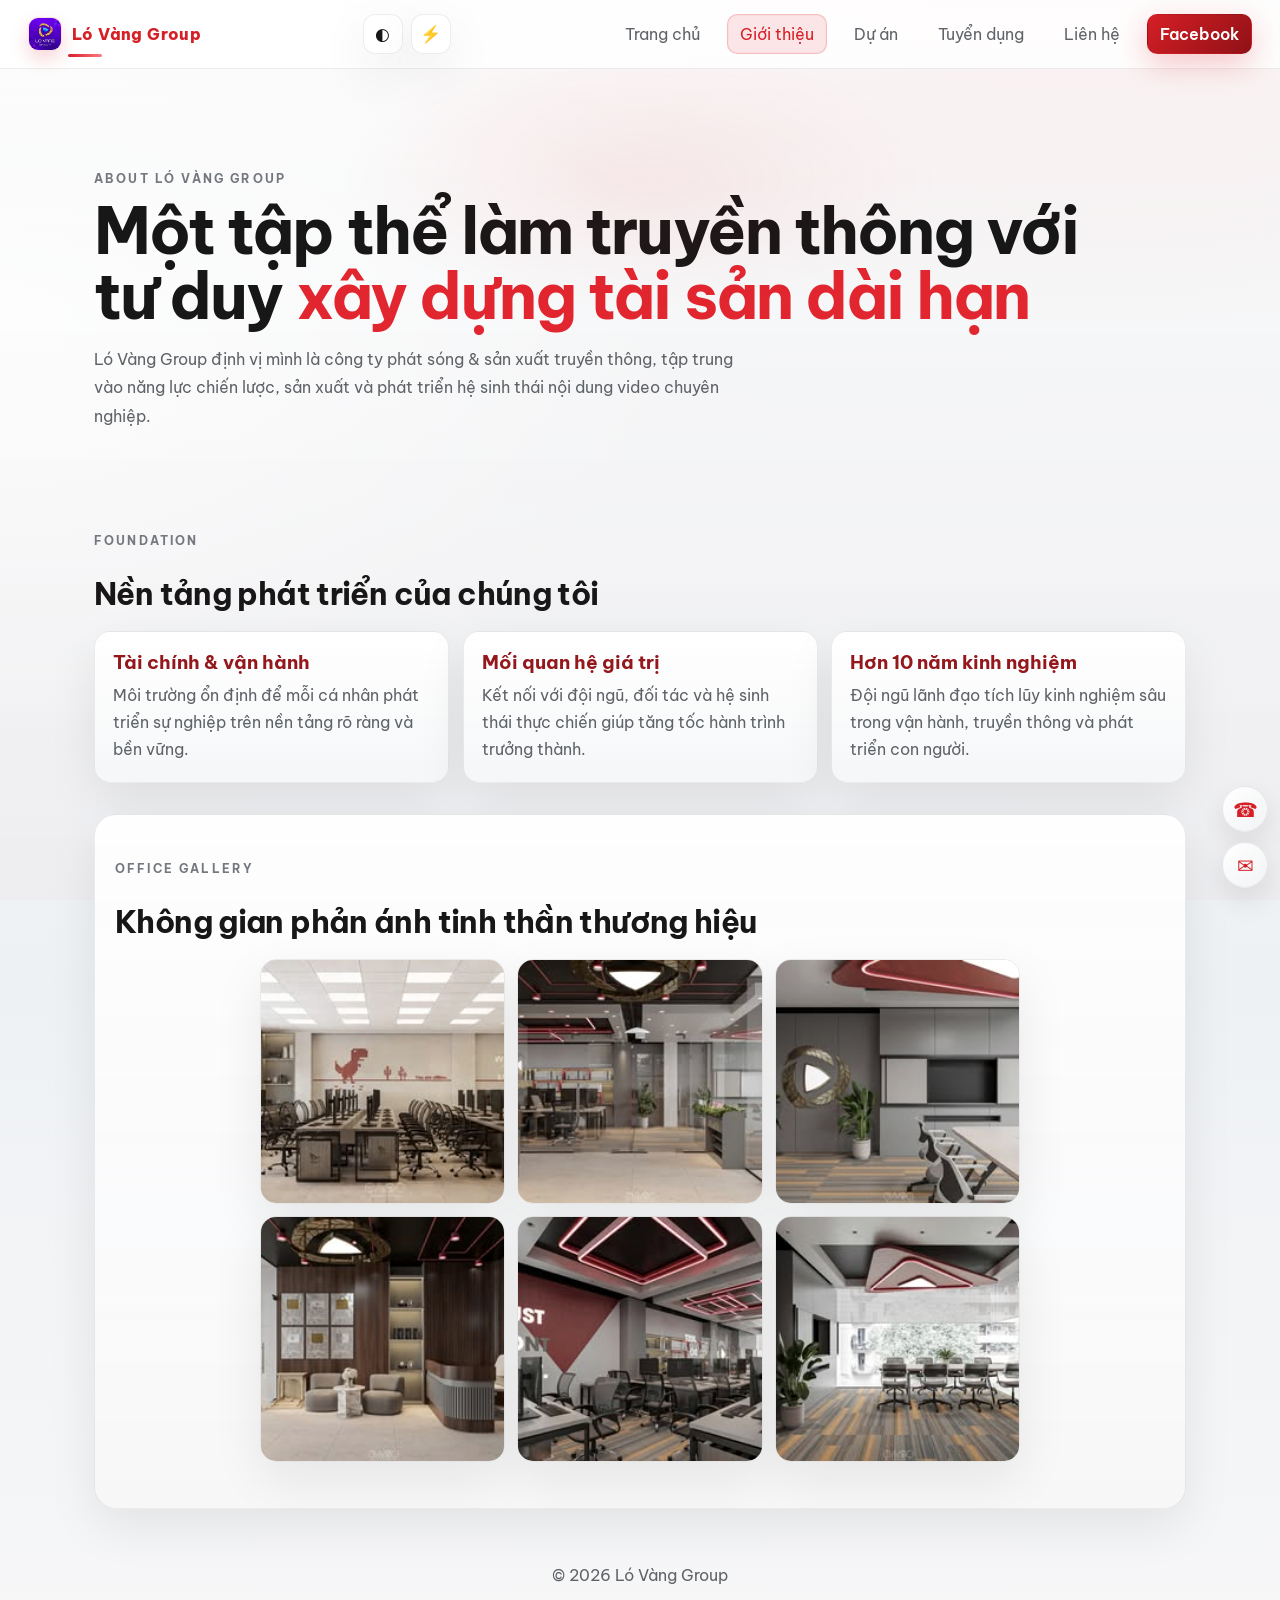
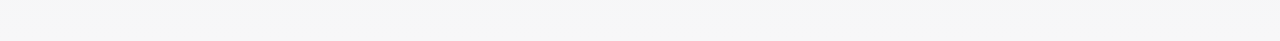
==== about.html @ 83ec9e3e "Add website source files" ====
<!doctype html>
<html lang="vi">
<head>
  <meta charset="UTF-8" />
  <meta name="viewport" content="width=device-width, initial-scale=1.0" />
  <title>Giới thiệu | Ló Vàng Group</title>
  <meta name="description" content="Tìm hiểu về Ló Vàng Group - công ty phát sóng & sản xuất truyền thông với môi trường khởi nghiệp, chuyên nghiệp và thực chiến." />
  <link rel="preconnect" href="https://fonts.googleapis.com">
  <link rel="preconnect" href="https://fonts.gstatic.com" crossorigin>
  <link href="https://fonts.googleapis.com/css2?family=Be+Vietnam+Pro:wght@400;500;600;700;800&display=swap" rel="stylesheet">
  <link rel="stylesheet" href="./styles.css" />
</head>
<body class="page-enter">
  <div class="site-loader" id="site-loader" aria-hidden="true">
    <div class="loader-core">
      <img src="./image/660446733_919960897453093_9195683824259903784_n.jpg" alt="Ló Vàng Group logo"/>
      <span>LÓ VÀNG GROUP</span>
    </div>
  </div>
  <header class="topbar">
    <a class="brand" href="./index.html"><img class="brand-logo" src="./image/660446733_919960897453093_9195683824259903784_n.jpg" alt="Ló Vàng Group logo"/>Ló Vàng Group</a>
    <div class="topbar-tools">
      <button class="icon-toggle theme-toggle" type="button" aria-label="Đổi giao diện" title="Đổi giao diện">◐</button>
      <button class="icon-toggle perf-toggle" type="button" aria-label="Chế độ hiệu năng" title="Chế độ hiệu năng">⚡</button>
      <button class="nav-toggle" type="button" aria-label="Mở menu" aria-expanded="false">☰</button>
    </div>
    <nav class="menu">
      <a href="./index.html">Trang chủ</a>
      <a href="./about.html">Giới thiệu</a>
      <a href="./projects.html">Dự án</a>
      <a href="./careers.html">Tuyển dụng</a>
      <a href="./contact.html">Liên hệ</a>
      <a class="btn btn-small" target="_blank" rel="noreferrer" href="https://www.facebook.com/profile.php?id=100083175738807&sk=directory_contact_info&locale=vi_VN">Facebook</a>
    </nav>
  </header>
  <main>
    <section class="hero careers-hero hero-luxury">
      <div class="hero-content hero-parallax-layer" data-parallax="0.06">
        <p class="eyebrow">ABOUT LÓ VÀNG GROUP</p>
        <h1>Một tập thể làm truyền thông với tư duy <span>xây dựng tài sản dài hạn</span></h1>
        <p class="lead">Ló Vàng Group định vị mình là công ty phát sóng & sản xuất truyền thông, tập trung vào năng lực chiến lược, sản xuất và phát triển hệ sinh thái nội dung video chuyên nghiệp.</p>
      </div>
    </section>

    <section class="section">
      <div class="section-head">
        <p class="eyebrow">FOUNDATION</p>
        <h2>Nền tảng phát triển của chúng tôi</h2>
      </div>
      <div class="cards cards-3">
        <article class="card"><h3>Tài chính & vận hành</h3><p>Môi trường ổn định để mỗi cá nhân phát triển sự nghiệp trên nền tảng rõ ràng và bền vững.</p></article>
        <article class="card"><h3>Mối quan hệ giá trị</h3><p>Kết nối với đội ngũ, đối tác và hệ sinh thái thực chiến giúp tăng tốc hành trình trưởng thành.</p></article>
        <article class="card"><h3>Hơn 10 năm kinh nghiệm</h3><p>Đội ngũ lãnh đạo tích lũy kinh nghiệm sâu trong vận hành, truyền thông và phát triển con người.</p></article>
      </div>
    </section>

    <section class="section alt">
      <div class="section-head">
        <p class="eyebrow">OFFICE GALLERY</p>
        <h2>Không gian phản ánh tinh thần thương hiệu</h2>
      </div>
      <div class="masonry-grid">
        <img src="./image/661073022_919974140785102_843309673131784493_n.jpg" alt="gallery 1"/>
        <img src="./image/661600326_919974087451774_1987715558705292443_n.jpg" alt="gallery 2"/>
        <img src="./image/661608103_919973994118450_2632414866793477573_n.jpg" alt="gallery 3"/>
        <img src="./image/661712483_919973764118473_823811881469343586_n.jpg" alt="gallery 4"/>
        <img src="./image/662120087_919973684118481_8716646446333196692_n.jpg" alt="gallery 5"/>
        <img src="./image/662336017_919973714118478_2633388174144527712_n.jpg" alt="gallery 6"/>
      </div>
    </section>
  </main>
  <div class="floating-contact">
    <a href="tel:0395202800" aria-label="Gọi điện">☎</a>
    <a target="_blank" rel="noreferrer" href="https://www.facebook.com/messages/t/100083175738807/" aria-label="Messenger">✉</a>
  </div>
  <footer>
    <p>© <span id="year"></span> Ló Vàng Group</p>
  </footer>
  <script src="./app.js"></script>
</body>
</html>
---- styles.css ----
:root {
  --bg: #f3f4f6;
  --bg-soft: #ffffff;
  --panel: #eceef1;
  --txt: #171717;
  --muted: #5f6368;
  --primary: #d61f26;
  --primary-2: #8f1116;
  --accent: #8a8f98;
  --card: rgba(255,255,255,.82);
  --border: rgba(23,23,23,.08);
  --shadow: 0 18px 50px rgba(0,0,0,.08);
}
body[data-theme="dark"] {
  --bg: #0d0f12;
  --bg-soft: #13161a;
  --panel: #171b20;
  --txt: #f4f5f7;
  --muted: #a7adb7;
  --accent: #8c939f;
  --card: rgba(255,255,255,.05);
  --border: rgba(255,255,255,.10);
  --shadow: 0 20px 50px rgba(0,0,0,.35);
}
* { box-sizing: border-box; }
html { scroll-behavior: smooth; }
html, body { overflow-x: hidden; }
body {
  margin: 0;
  font-family: 'Be Vietnam Pro', sans-serif;
  background:
    radial-gradient(900px 500px at 85% -10%, rgba(214,31,38,.10), transparent),
    radial-gradient(700px 420px at 0% 20%, rgba(255,255,255,.8), transparent),
    linear-gradient(180deg, #fafafa, #eef1f4 60%, #f7f7f8);
  color: var(--txt);
  min-height: 100vh;
  display: flex;
  flex-direction: column;
}
body[data-theme="dark"] {
  background:
    radial-gradient(900px 500px at 85% -10%, rgba(214,31,38,.18), transparent),
    radial-gradient(700px 420px at 0% 20%, rgba(255,255,255,.04), transparent),
    linear-gradient(180deg, #0d0f12, #11151a 60%, #0f1216);
}
body::before {
  content: "";
  position: fixed;
  inset: 0;
  pointer-events: none;
  background: linear-gradient(180deg, rgba(255,255,255,.35), transparent 30%, rgba(214,31,38,.02));
}
body[data-theme="dark"]::before {
  background: linear-gradient(180deg, rgba(255,255,255,.04), transparent 30%, rgba(214,31,38,.06));
}
body::after {
  content: "";
  position: fixed;
  inset: 0;
  pointer-events: none;
  background:
    radial-gradient(500px 220px at var(--mx, 50%) var(--my, 20%), rgba(225,38,47,.08), transparent 60%);
  opacity: .9;
  transition: opacity .3s ease;
}
a { color: inherit; text-decoration: none; }

.site-loader {
  position: fixed;
  inset: 0;
  z-index: 120;
  display: grid;
  place-items: center;
  background: linear-gradient(180deg, #f8f9fb, #eef1f4);
  transition: opacity .45s ease, visibility .45s ease;
}
.site-loader.hide {
  opacity: 0;
  visibility: hidden;
}
.loader-core {
  display: grid;
  place-items: center;
  gap: 12px;
}
.loader-core img {
  width: 64px;
  height: 64px;
  border-radius: 16px;
  object-fit: cover;
  box-shadow: 0 14px 30px rgba(214,31,38,.2);
  animation: loader-bob 1.6s ease-in-out infinite;
}
.loader-core span {
  font-weight: 700;
  color: #a3181f;
  letter-spacing: .08em;
  font-size: 12px;
}
@keyframes loader-bob {
  0%,100% { transform: translateY(0) scale(1); }
  50% { transform: translateY(-6px) scale(1.04); }
}
.topbar {
  position: sticky; top: 0; z-index: 20;
  display: flex; justify-content: space-between; align-items: center;
  padding: 14px 28px; backdrop-filter: blur(14px);
  background: rgba(255,255,255,.78); border-bottom: 1px solid var(--border);
  transition: padding .25s ease, box-shadow .25s ease, background .25s ease;
}
.topbar.scrolled {
  padding-top: 10px;
  padding-bottom: 10px;
  background: rgba(255,255,255,.9);
  box-shadow: 0 10px 30px rgba(0,0,0,.06);
}
.brand {
  font-weight: 800;
  letter-spacing: .4px;
  color: var(--primary);
  position: relative;
  display: inline-flex;
  align-items: center;
  gap: 10px;
}
.brand-logo {
  width: 34px;
  height: 34px;
  border-radius: 10px;
  object-fit: cover;
  border: 1px solid rgba(214,31,38,.14);
  box-shadow: 0 8px 18px rgba(214,31,38,.18);
}
.brand::after {
  content: "";
  position: absolute;
  left: 40px;
  bottom: -6px;
  width: 34px;
  height: 3px;
  border-radius: 999px;
  background: linear-gradient(90deg, var(--primary), #ff7b80);
}
.menu { display: flex; gap: 14px; align-items: center; color: var(--muted); flex-wrap: wrap; }
.nav-toggle {
  display: none;
  width: 40px;
  height: 40px;
  border-radius: 10px;
  border: 1px solid var(--border);
  background: #fff;
  color: var(--primary);
  font-size: 20px;
  line-height: 1;
}
.menu a {
  transition: color .25s ease, transform .25s ease, background .25s ease, border-color .25s ease;
  padding: 9px 12px; border-radius: 10px; border: 1px solid transparent;
}
.menu a:hover {
  color: var(--primary);
  transform: translateY(-1px);
  background: rgba(214,31,38,.08);
  border-color: rgba(214,31,38,.14);
}
.menu a.active {
  color: var(--primary);
  background: rgba(214,31,38,.11);
  border-color: rgba(214,31,38,.20);
  box-shadow: inset 0 0 0 1px rgba(214,31,38,.04);
}
.btn {
  display: inline-flex; align-items: center; justify-content: center;
  padding: 11px 18px; border-radius: 12px; font-weight: 600;
  background: linear-gradient(135deg, var(--primary), var(--primary-2)); color: #fff;
  border: 1px solid rgba(255,255,255,.08); transition: transform .25s ease, box-shadow .25s ease, opacity .25s ease;
  box-shadow: 0 10px 30px rgba(214,31,38,.25);
}
.btn:hover { transform: translateY(-2px); opacity: .98; box-shadow: 0 14px 34px rgba(214,31,38,.35); }
.btn-ghost { background: rgba(255,255,255,.7); border-color: var(--border); color: var(--txt); box-shadow: none; }
.btn-small { padding: 8px 12px; border-radius: 10px; }
.topbar-tools {
  display: inline-flex;
  align-items: center;
  gap: 8px;
}
.icon-toggle {
  width: 40px;
  height: 40px;
  border-radius: 12px;
  border: 1px solid var(--border);
  background: rgba(255,255,255,.72);
  color: var(--txt);
  display: inline-grid;
  place-items: center;
  font-size: 17px;
  box-shadow: var(--shadow);
  transition: transform .25s ease, border-color .25s ease, background .25s ease;
}
body[data-theme="dark"] .icon-toggle,
body[data-theme="dark"] .btn-ghost,
body[data-theme="dark"] .nav-toggle {
  background: rgba(255,255,255,.06);
  color: var(--txt);
}
.icon-toggle:hover {
  transform: translateY(-2px);
  border-color: rgba(214,31,38,.25);
}
.icon-toggle.active {
  color: var(--primary);
  border-color: rgba(214,31,38,.24);
  background: rgba(214,31,38,.08);
}
main {
  max-width: 1140px;
  margin: 0 auto;
  padding: 24px;
  width: 100%;
  flex: 1 0 auto;
}
img {
  max-width: 100%;
  display: block;
  image-rendering: auto;
  backface-visibility: hidden;
  transform: translateZ(0);
}
.scroll-progress {
  position: fixed;
  top: 0;
  left: 0;
  height: 3px;
  width: var(--scroll-progress, 0%);
  background: linear-gradient(90deg, #ff6a72, var(--primary), var(--primary-2));
  z-index: 60;
  box-shadow: 0 6px 18px rgba(214,31,38,.22);
}
.hero { display: grid; grid-template-columns: 1.1fr .9fr; gap: 34px; align-items: center; padding: 58px 0 42px; }
.hero-content, .card, .job-card, .quote, .alt, .cta, .apply-card, .case-card { opacity: 0; transform: translateY(26px); }
.hero h1 { font-size: clamp(36px, 5vw, 66px); line-height: 1.02; margin: 8px 0 16px; letter-spacing: -.03em; text-wrap: balance; }
.hero h1 span { color: #e1262f; }
.eyebrow { color: #6d7178; font-weight: 700; letter-spacing: .18em; font-size: 12px; opacity: .95; }
.lead { color: var(--muted); line-height: 1.8; max-width: 650px; }
.hero-actions { display: flex; flex-wrap: wrap; gap: 12px; margin-top: 20px; }
.hero-grid {
  display: grid;
  grid-template-columns: 1.02fr .98fr;
  gap: 10px;
  grid-template-areas:
    "large small1"
    "large small2";
  max-width: 500px;
  width: 100%;
  justify-self: end;
}
.hero-grid img {
  width: 100%;
  aspect-ratio: 1/1;
  object-fit: cover;
  border-radius: 18px;
  border: 1px solid var(--border);
  box-shadow: var(--shadow);
  filter: saturate(1.02) contrast(1.01);
  transition: transform .45s ease, filter .35s ease, border-color .35s ease, box-shadow .35s ease, opacity .35s ease;
}
.hero-grid img:nth-child(1) { grid-area: large; aspect-ratio: .98 / 1.12; }
.hero-grid img:nth-child(2) { grid-area: small1; }
.hero-grid img:nth-child(3) { grid-area: small2; }
.hero-grid img:nth-child(4) { display: none; }
.hero-grid img:hover,
.hero-grid img.is-active {
  transform: translateY(-3px) scale(1.01);
  filter: saturate(1.05) contrast(1.03);
  border-color: rgba(214,31,38,.45);
  box-shadow: 0 20px 34px rgba(214,31,38,.12);
}
.hero-parallax-layer { will-change: transform; transition: transform .2s linear; }
.hero-content { transform-origin: center; transition: transform .35s ease, opacity .7s ease; }
.section { padding: 32px 0; }
.section h2 { font-size: 31px; margin-bottom: 18px; letter-spacing: -.02em; }
.section-head { max-width: 860px; margin-bottom: 18px; }
.alt { padding: 34px 20px; background: linear-gradient(180deg, rgba(255,255,255,.9), rgba(247,247,248,.95)); border: 1px solid var(--border); border-radius: 22px; box-shadow: var(--shadow); }
.cards { display: grid; gap: 14px; }
.cards-3 { grid-template-columns: repeat(3, minmax(0,1fr)); }
.cards-4 { grid-template-columns: repeat(4, minmax(0,1fr)); }
.card {
  background: linear-gradient(180deg, rgba(255,255,255,.95), rgba(246,247,248,.92)); border: 1px solid var(--border);
  border-radius: 16px; padding: 18px; box-shadow: var(--shadow); transition: transform .35s ease, border-color .3s ease, background .3s ease, box-shadow .35s ease;
  transform-style: preserve-3d;
  will-change: transform;
}
.card:hover, .job-card:hover { transform: translateY(-4px); border-color: rgba(214,31,38,.25); background: linear-gradient(180deg, rgba(255,255,255,1), rgba(244,245,246,.96)); }
.card::before, .job-card::before, .case-card::before {
  content: "";
  position: absolute;
  inset: 0;
  border-radius: inherit;
  pointer-events: none;
  background: linear-gradient(135deg, rgba(255,255,255,.45), transparent 38%, rgba(225,38,47,.06));
  opacity: 0;
  transition: opacity .3s ease;
}
.card:hover::before, .job-card:hover::before, .case-card:hover::before { opacity: 1; }
.card h3 { margin: 0 0 8px; color: #94171c; }
.card p { color: var(--muted); line-height: 1.7; margin: 0; }
.culture-wrap, .office-grid { display: grid; grid-template-columns: 1fr .9fr; gap: 16px; align-items: stretch; }
.office-copy { display: grid; gap: 12px; }
.checklist { margin: 0; padding-left: 18px; color: var(--muted); line-height: 1.95; }
.luxury-list li::marker { color: #ff4d57; }
.quote {
  background: linear-gradient(145deg, rgba(214,31,38,.10), rgba(255,255,255,.88));
  border: 1px solid var(--border); border-radius: 16px; padding: 22px;
  display: flex; align-items: center; box-shadow: var(--shadow);
  position: relative; overflow: hidden;
}
.quote::after {
  content: "";
  position: absolute;
  width: 180px; height: 180px;
  right: -60px; top: -70px;
  background: radial-gradient(circle, rgba(225,38,47,.16), transparent 70%);
}
.quote p { margin: 0; font-size: 20px; line-height: 1.5; }
.hero-metrics {
  margin-top: 22px; display: grid; grid-template-columns: repeat(3, minmax(0,1fr)); gap: 12px;
}
.hero-metrics div {
  padding: 14px; border-radius: 14px; border: 1px solid var(--border); background: rgba(255,255,255,.86);
}
.hero-metrics strong { display: block; font-size: 22px; margin-bottom: 6px; color: #b61e24; }
.hero-metrics span { color: var(--muted); font-size: 13px; line-height: 1.5; display: block; }
.hero-luxury { padding-top: 66px; }
.hero-grid-tall img:nth-child(1), .hero-grid-tall img:nth-child(4) { transform: translateY(18px); }
.achievement-grid { display: grid; grid-template-columns: repeat(3, minmax(0,1fr)); gap: 14px; }
.achievement-card { min-height: 220px; }
.stat { display: inline-block; margin-bottom: 14px; font-size: 28px; color: #b61e24; }
.media-slider {
  position: relative;
  margin-top: 24px;
  padding: 0 44px;
  max-width: 760px;
  margin-left: auto;
  margin-right: auto;
  overflow: hidden;
}
.slider-track {
  display: grid;
  grid-auto-flow: column;
  grid-auto-columns: minmax(180px, 220px);
  gap: 12px;
  overflow-x: auto;
  overflow-y: hidden;
  scroll-behavior: smooth;
  padding: 6px 4px 12px;
  scroll-snap-type: x mandatory;
  scrollbar-width: none;
  -ms-overflow-style: none;
  overscroll-behavior-x: contain;
  -webkit-overflow-scrolling: touch;
  touch-action: pan-x pinch-zoom;
  cursor: grab;
  user-select: none;
}
.slider-track.is-dragging {
  cursor: grabbing;
  scroll-snap-type: none;
  scroll-behavior: auto;
}
.slider-track::-webkit-scrollbar { display: none; }
.slider-track img {
  width: 100%;
  aspect-ratio: 1/1;
  object-fit: cover;
  border-radius: 18px;
  border: 1px solid var(--border);
  box-shadow: var(--shadow);
  transition: transform .45s ease, border-color .35s ease, box-shadow .35s ease, opacity .35s ease, filter .35s ease;
  scroll-snap-align: center;
  opacity: .78;
  transform: scale(.96);
  filter: saturate(.98) contrast(1.01);
  user-select: none;
  -webkit-user-drag: none;
}
.slider-track img:hover,
.slider-track img.is-active {
  transform: translateY(-3px) scale(1.01);
  border-color: rgba(214,31,38,.28);
  box-shadow: 0 18px 32px rgba(214,31,38,.10);
  opacity: 1;
  filter: saturate(1.04) contrast(1.02);
}
.slider-btn {
  position: absolute; top: 50%; transform: translateY(-50%); width: 34px; height: 34px;
  border-radius: 999px; border: 1px solid var(--border); background: rgba(20,20,20,.92); color: #fff; cursor: pointer;
}
body[data-theme="dark"] .topbar,
body[data-theme="dark"] .menu,
body[data-theme="dark"] .alt,
body[data-theme="dark"] .card,
body[data-theme="dark"] .job-card,
body[data-theme="dark"] .apply-card,
body[data-theme="dark"] .case-card,
body[data-theme="dark"] .contact-pill,
body[data-theme="dark"] .contact-item,
body[data-theme="dark"] .hero-metrics div,
body[data-theme="dark"] .quote,
body[data-theme="dark"] .cta {
  background-color: rgba(17,21,26,.88);
  background-image: linear-gradient(180deg, rgba(255,255,255,.04), rgba(255,255,255,.02));
}
body[data-theme="dark"] .slider-btn {
  background: rgba(255,255,255,.1);
}
body[data-theme="dark"] .contact-pill strong,
body[data-theme="dark"] .card h3,
body[data-theme="dark"] .hero-metrics strong,
body[data-theme="dark"] .stat {
  color: #ff6a72;
}
.slider-btn.prev { left: 0; }
.slider-btn.next { right: 0; }
.case-grid { display: grid; grid-template-columns: 1.15fr .85fr; gap: 16px; }
.case-card {
  background: linear-gradient(160deg, rgba(214,31,38,.12), rgba(255,255,255,.92));
  border: 1px solid var(--border); border-radius: 20px; padding: 22px; box-shadow: var(--shadow);
  position: relative; overflow: hidden;
  transition: transform .35s ease, box-shadow .35s ease, border-color .35s ease;
}
.case-card:hover {
  transform: translateY(-5px);
  box-shadow: 0 24px 45px rgba(214,31,38,.10);
  border-color: rgba(214,31,38,.24);
}
.case-card.subtle { background: linear-gradient(180deg, rgba(255,255,255,.96), rgba(244,245,246,.9)); }
.case-tag {
  display: inline-block; padding: 6px 10px; border-radius: 999px; font-size: 12px; letter-spacing: .08em;
  color: #fff; background: linear-gradient(135deg, var(--primary), #ef4a52); margin-bottom: 14px;
  box-shadow: 0 10px 24px rgba(214,31,38,.18);
}
.case-card p { color: var(--muted); line-height: 1.75; }
.case-meta {
  display: grid; grid-template-columns: repeat(2, minmax(0,1fr)); gap: 10px; margin-top: 18px;
}
.case-meta div {
  border-top: 1px solid var(--border); padding-top: 10px;
}
.case-meta strong, .case-meta span { display: block; }
.case-meta span { color: var(--muted); margin-top: 4px; }
.luxury-cta { position: relative; overflow: hidden; }
.luxury-cta::after {
  content: ""; position: absolute; width: 220px; height: 220px; right: -50px; top: -50px;
  background: radial-gradient(circle, rgba(214,31,38,.22), transparent 70%);
}
.cta { text-align: center; padding: 52px 22px; background: linear-gradient(180deg, rgba(214,31,38,.08), rgba(255,255,255,.92)); border-radius: 22px; border: 1px solid var(--border); box-shadow: var(--shadow); }
.cta p { color: var(--muted); }
.contact-strip {
  margin-top: 18px; display: grid; grid-template-columns: repeat(3, minmax(0,1fr)); gap: 12px;
}
.contact-pill {
  display: grid; gap: 6px; padding: 14px 16px; border-radius: 14px;
  border: 1px solid var(--border); background: rgba(255,255,255,.88); box-shadow: var(--shadow);
}
.contact-pill strong { color: #94171c; }
.contact-pill span, .contact-pill a { color: var(--muted); word-break: break-word; }
footer {
  text-align: center;
  color: var(--muted);
  padding: 32px 16px 56px;
  margin-top: auto;
  position: relative;
  z-index: 1;
  width: 100%;
}
footer p {
  margin: 0 auto;
  max-width: 720px;
}
footer p + p {
  margin-top: 8px;
}

body.page-enter {
  opacity: 0;
  animation: page-enter .45s ease forwards;
}
@keyframes page-enter {
  to { opacity: 1; }
}
body.page-leave {
  opacity: 0;
  transition: opacity .25s ease;
}

.masonry-grid {
  columns: 3 180px;
  column-gap: 12px;
  max-width: 760px;
  margin: 0 auto;
}
.masonry-grid img {
  width: 100%; margin: 0 0 12px; border-radius: 16px; border: 1px solid var(--border);
  box-shadow: var(--shadow); break-inside: avoid;
  transition: transform .35s ease, filter .35s ease;
  filter: saturate(.9) contrast(1.02);
}
.masonry-grid img:hover { transform: translateY(-5px) scale(1.01); filter: saturate(1.08) contrast(1.08); }

.project-showcase {
  display: grid;
  grid-template-columns: 1.1fr .9fr;
  gap: 14px;
  margin-bottom: 18px;
}
.project-showcase .large {
  grid-row: span 2;
}

.floating-contact {
  position: fixed !important;
  right: 12px !important;
  bottom: 12px !important;
  left: auto !important;
  top: auto !important;
  display: grid !important;
  gap: 10px;
  z-index: 9999 !important;
  opacity: 1 !important;
  visibility: visible !important;
  pointer-events: auto;
  transform: none !important;
  transition: opacity .22s ease;
}
.floating-contact a {
  width: 46px;
  height: 46px;
  display: grid;
  place-items: center;
  border-radius: 999px;
  border: 1px solid rgba(23,23,23,.08);
  background: linear-gradient(135deg, #ffffff, #f2f3f5);
  color: var(--primary);
  box-shadow: 0 12px 30px rgba(0,0,0,.10);
  font-size: 20px;
  transition: transform .25s ease, box-shadow .25s ease;
  opacity: 1 !important;
  visibility: visible !important;
}
.floating-contact a:hover {
  transform: translateY(-3px) scale(1.04);
  box-shadow: 0 16px 35px rgba(214,31,38,.45);
}
.floating-contact a.pulse {
  animation: pulse-ring 1.6s ease-in-out;
}
@keyframes pulse-ring {
  0% { box-shadow: 0 0 0 0 rgba(214,31,38,.28); }
  100% { box-shadow: 0 0 0 16px rgba(214,31,38,0); }
}

.job-card, .card, .case-card, .apply-card, .contact-item {
  position: relative;
}

/* Careers */
.careers-hero { grid-template-columns: 1fr; }
.job-filters { display: flex; gap: 10px; flex-wrap: wrap; margin-bottom: 16px; }
.chip {
  background: rgba(255,255,255,.02); color: var(--txt); border: 1px solid var(--border);
  border-radius: 999px; padding: 8px 14px; cursor: pointer; transition: .25s ease;
}
.chip.active, .chip:hover { background: rgba(214,31,38,.15); border-color: rgba(214,31,38,.35); color: #8f1116; }
.jobs-grid { display: grid; grid-template-columns: repeat(2, minmax(0,1fr)); gap: 14px; }
.job-card {
  background: linear-gradient(180deg, rgba(255,255,255,.96), rgba(244,245,246,.92)); border: 1px solid var(--border);
  border-radius: 16px; padding: 18px; box-shadow: var(--shadow); transition: .3s ease;
}
.job-card h3 { margin: 0 0 8px; }
.job-card .muted { color: var(--muted); }
.muted {
  overflow-wrap: anywhere;
  word-break: break-word;
}
.contact-item p,
.contact-item a,
.apply-card p,
.apply-card a {
  overflow-wrap: anywhere;
  word-break: break-word;
}
.job-card ul { margin: 10px 0 0; padding-left: 18px; color: var(--muted); line-height: 1.8; }
.apply-grid {
  display: grid; grid-template-columns: 1.05fr .95fr; gap: 18px; align-items: start;
}
.apply-card {
  background: linear-gradient(180deg, rgba(255,255,255,.96), rgba(244,245,246,.92));
  border: 1px solid var(--border); border-radius: 18px; padding: 20px; box-shadow: var(--shadow);
}
.form-stack { display: grid; gap: 12px; }
.form-stack input, .form-stack select, .form-stack textarea {
  width: 100%; padding: 13px 14px; border-radius: 12px; border: 1px solid rgba(23,23,23,.08);
  background: #fff; color: var(--txt); outline: none; transition: border-color .25s ease, box-shadow .25s ease;
}
.form-stack input:focus, .form-stack select:focus, .form-stack textarea:focus {
  border-color: rgba(214,31,38,.6); box-shadow: 0 0 0 4px rgba(214,31,38,.12);
}
.form-actions { display: flex; flex-wrap: wrap; gap: 10px; margin-top: 4px; }
.contact-list { display: grid; gap: 12px; }
.contact-item {
  padding: 14px; border-radius: 14px; border: 1px solid var(--border); background: rgba(255,255,255,.92);
  box-shadow: var(--shadow);
}
.reveal {
  opacity: 1 !important;
  transform: translateY(0) !important;
  transition: opacity .7s ease, transform .7s ease;
}

@media (max-width: 980px) {
  .topbar {
    gap: 12px;
    align-items: flex-start;
    flex-direction: column;
  }
  .topbar-tools { align-self: flex-end; }
  .hero { grid-template-columns: 1fr; gap: 24px; }
  .hero-grid { order: -1; }
  .cards-3, .cards-4, .jobs-grid, .culture-wrap, .office-grid, .apply-grid, .achievement-grid, .hero-metrics, .case-grid, .case-meta, .contact-strip, .project-showcase { grid-template-columns: 1fr; }
  .menu { width: 100%; }
  .floating-contact {
    position: fixed !important;
    right: 10px !important;
    bottom: 12px !important;
    left: auto !important;
    top: auto !important;
    display: grid !important;
    gap: 8px;
    margin: 0 !important;
    z-index: 9999 !important;
    opacity: 1 !important;
    visibility: visible !important;
    transform: none !important;
  }
}
@media (max-width: 680px) {
  body::after { opacity: .55; }
  .topbar {
    padding: 10px 12px;
    flex-direction: row;
    align-items: center;
    justify-content: space-between;
    position: sticky;
  }
  .brand {
    font-size: 13px;
    gap: 8px;
    max-width: calc(100% - 52px);
    line-height: 1.2;
  }
  .brand-logo { width: 28px; height: 28px; border-radius: 8px; flex: 0 0 auto; }
  .brand::after { left: 32px; width: 24px; bottom: -4px; }
  .topbar-tools {
    margin-left: auto;
    gap: 6px;
  }
  .icon-toggle,
  .nav-toggle {
    width: 38px;
    height: 38px;
    border-radius: 11px;
  }
  .nav-toggle { display: inline-grid; place-items: center; flex: 0 0 auto; }
  .menu {
    position: absolute;
    top: calc(100% + 8px);
    left: 12px;
    right: 12px;
    display: grid;
    gap: 6px;
    padding: 10px;
    font-size: 14px;
    border: 1px solid var(--border);
    border-radius: 14px;
    background: rgba(255,255,255,.98);
    box-shadow: 0 18px 36px rgba(0,0,0,.08);
    opacity: 0;
    transform: translateY(-6px);
    pointer-events: none;
    transition: opacity .25s ease, transform .25s ease;
  }
  .topbar.menu-open .menu {
    opacity: 1;
    transform: translateY(0);
    pointer-events: auto;
  }
  .menu a {
    padding: 10px 12px;
    white-space: nowrap;
    min-height: 42px;
    display: flex;
    align-items: center;
  }
  .btn, .btn-small {
    min-height: 44px;
    border-radius: 12px;
  }
  main { padding: 14px; }
  .hero {
    padding-top: 24px;
    gap: 18px;
  }
  .hero h1 {
    font-size: clamp(28px, 8.5vw, 38px);
    line-height: 1.08;
    margin-bottom: 12px;
  }
  .eyebrow {
    font-size: 11px;
    letter-spacing: .14em;
  }
  .lead {
    font-size: 14px;
    line-height: 1.7;
  }
  .section { padding: 22px 0; }
  .section h2 {
    font-size: 22px;
    line-height: 1.2;
    margin-bottom: 14px;
  }
  .section-head { margin-bottom: 14px; }
  .hero-actions, .form-actions { flex-direction: column; align-items: stretch; }
  .hero-actions .btn, .form-actions .btn { width: 100%; }
  .hero-grid,
  .hero-metrics,
  .contact-strip,
  .jobs-grid,
  .cards-3,
  .cards-4,
  .achievement-grid,
  .case-grid,
  .project-showcase,
  .apply-grid,
  .office-grid,
  .culture-wrap { grid-template-columns: 1fr; }
  .hero-grid {
    display: grid;
    grid-auto-flow: column;
    grid-auto-columns: 74vw;
    grid-template-areas: none;
    overflow-x: auto;
    padding-bottom: 6px;
    scroll-snap-type: x mandatory;
    max-width: none;
    justify-self: stretch;
  }
  .hero-grid img,
  .slider-track img {
    border-radius: 16px;
    scroll-snap-align: center;
  }
  .hero-grid img {
    aspect-ratio: 1 / 1.08;
    grid-area: auto !important;
    display: block !important;
    opacity: .95;
    transform: none;
  }
  .hero-metrics {
    gap: 10px;
    margin-top: 18px;
  }
  .hero-metrics div,
  .contact-pill,
  .card,
  .job-card,
  .apply-card,
  .case-card,
  .contact-item,
  .alt,
  .quote {
    padding: 16px;
    border-radius: 16px;
  }
  .quote p { font-size: 17px; }
  .case-meta { grid-template-columns: 1fr; gap: 8px; }
  .job-card ul,
  .checklist { line-height: 1.7; padding-left: 16px; }
  .masonry-grid {
    columns: 2 148px;
    column-gap: 10px;
    max-width: 100%;
  }
  .masonry-grid img { margin-bottom: 10px; border-radius: 14px; }
  .media-slider {
    padding: 0;
    margin-top: 18px;
    overflow: hidden;
    max-width: 100%;
  }
  .slider-track {
    grid-auto-columns: minmax(74vw, 1fr);
    gap: 10px;
    padding-bottom: 4px;
  }
  .slider-btn { display: none; }
  .floating-contact a {
    width: 42px;
    height: 42px;
    font-size: 17px;
    box-shadow: 0 10px 24px rgba(0,0,0,.14);
  }
  footer {
    padding: 26px 14px 104px;
    font-size: 13px;
    line-height: 1.7;
    margin-top: 20px;
  }
}
body.performance-mode *,
body.performance-mode *::before,
body.performance-mode *::after {
  animation-duration: .01ms !important;
  animation-iteration-count: 1 !important;
  transition-duration: .12s !important;
  scroll-behavior: auto !important;
}
body.performance-mode .hero-parallax-layer,
body.performance-mode .hero-content,
body.performance-mode .card,
body.performance-mode .job-card,
body.performance-mode .case-card,
body.performance-mode .floating-contact a,
body.performance-mode body::after {
  transform: none !important;
}
body.performance-mode .site-loader { display: none; }

@media (max-width: 480px) {
  main { padding: 12px; }
  .topbar { padding: 10px 10px; }
  .brand {
    font-size: 12.5px;
    gap: 7px;
  }
  .brand-logo { width: 26px; height: 26px; border-radius: 7px; }
  .brand::after { left: 30px; width: 22px; }
  .hero {
    padding-top: 18px;
    gap: 16px;
  }
  .hero h1 { font-size: clamp(25px, 9vw, 32px); }
  .section h2 { font-size: 20px; }
  .lead,
  .card p,
  .case-card p,
  .contact-pill span,
  .contact-pill a,
  .job-card .muted { font-size: 13.5px; }
  .menu {
    left: 10px;
    right: 10px;
    padding: 8px;
  }
  .menu a { min-height: 40px; font-size: 13px; }
  .hero-metrics strong,
  .stat { font-size: 24px; }
  .quote p { font-size: 16px; }
  .hero-grid { grid-auto-columns: 76vw; gap: 8px; }
  .slider-track { grid-auto-columns: minmax(76vw, 1fr); }
  .masonry-grid {
    columns: 1;
    max-width: 320px;
  }
  .floating-contact {
    position: fixed !important;
    display: grid !important;
    right: 8px !important;
    bottom: 10px !important;
    left: auto !important;
    top: auto !important;
    margin: 0 !important;
    gap: 7px;
    z-index: 9999 !important;
    opacity: 1 !important;
    visibility: visible !important;
    transform: none !important;
  }
  .floating-contact a {
    width: 40px;
    height: 40px;
    font-size: 16px;
  }
}
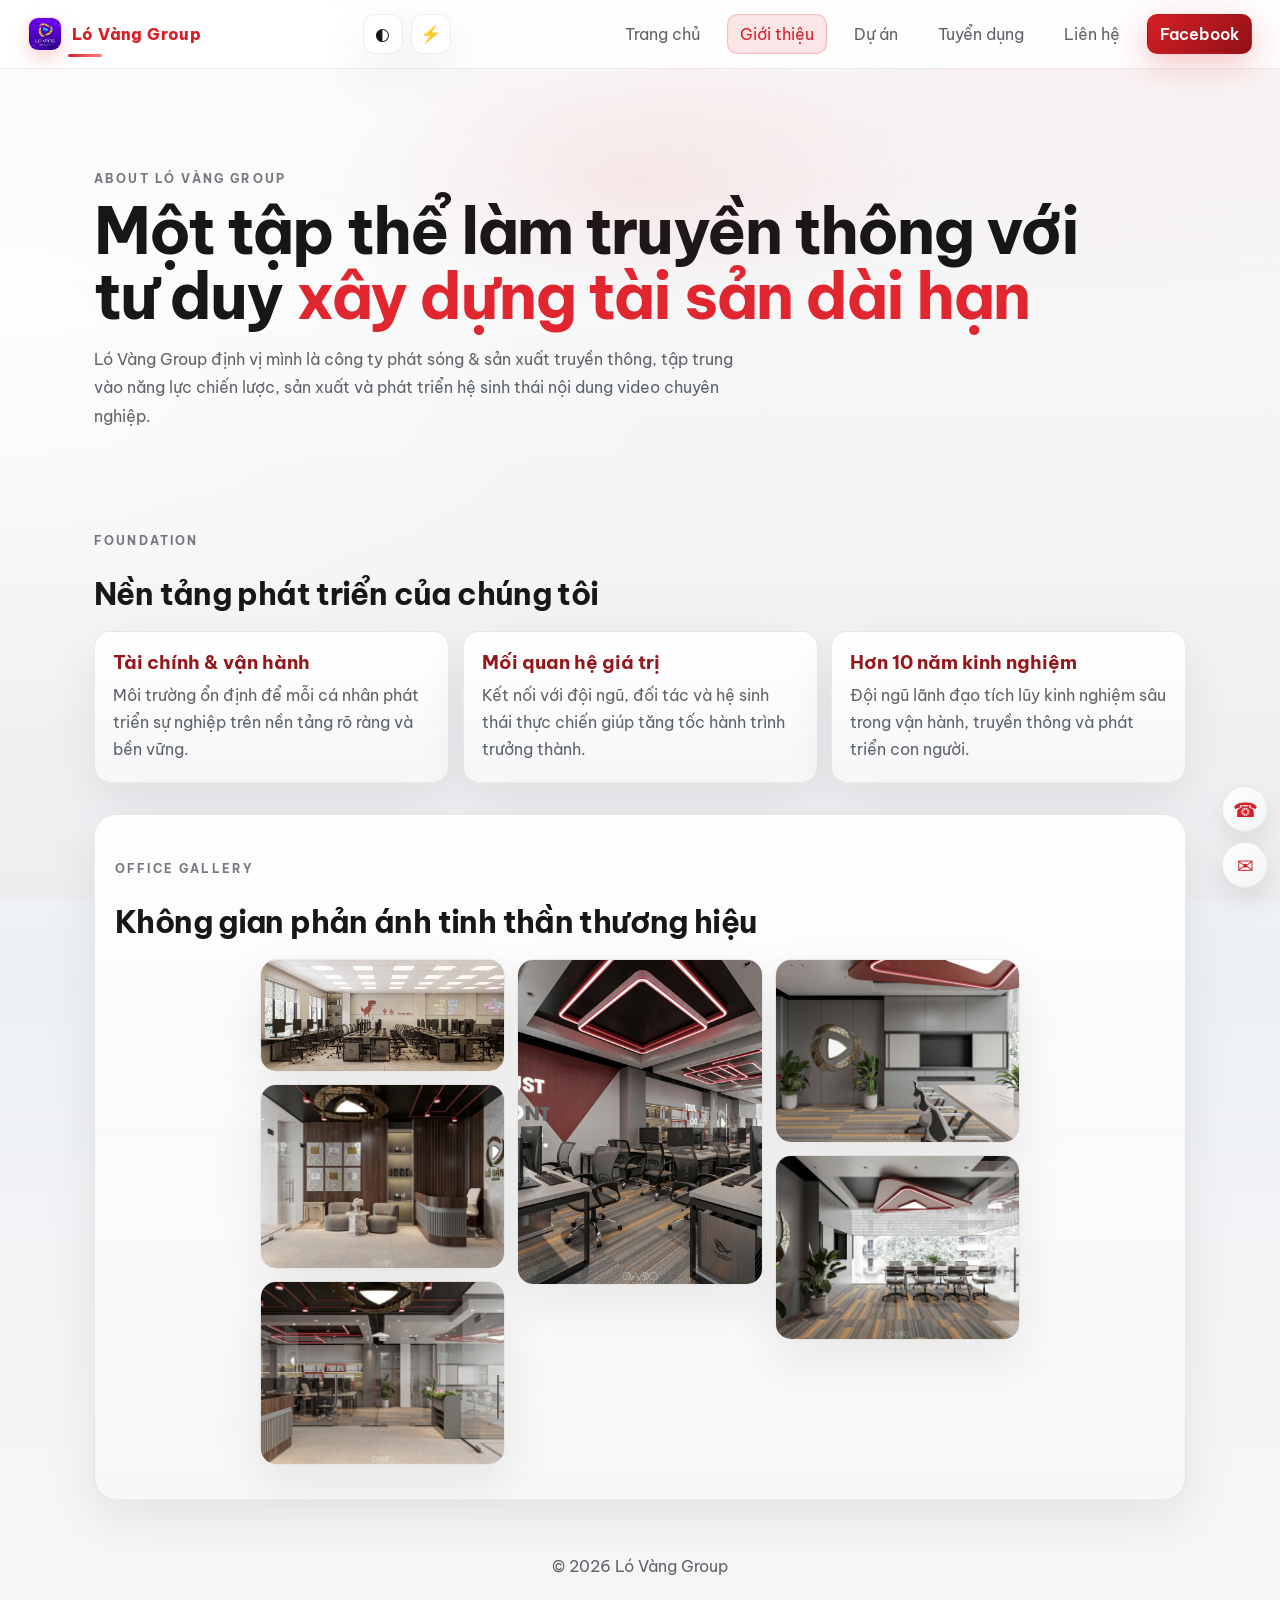
==== commit 571b2db0: "Rename image assets" ====
--- a/about.html
+++ b/about.html
@@ -13,12 +13,12 @@
 <body class="page-enter">
   <div class="site-loader" id="site-loader" aria-hidden="true">
     <div class="loader-core">
-      <img src="./image/660446733_919960897453093_9195683824259903784_n.jpg" alt="Ló Vàng Group logo"/>
+      <img src="./image/brand-logo.jpg" alt="Ló Vàng Group logo"/>
       <span>LÓ VÀNG GROUP</span>
     </div>
   </div>
   <header class="topbar">
-    <a class="brand" href="./index.html"><img class="brand-logo" src="./image/660446733_919960897453093_9195683824259903784_n.jpg" alt="Ló Vàng Group logo"/>Ló Vàng Group</a>
+    <a class="brand" href="./index.html"><img class="brand-logo" src="./image/brand-logo.jpg" alt="Ló Vàng Group logo"/>Ló Vàng Group</a>
     <div class="topbar-tools">
       <button class="icon-toggle theme-toggle" type="button" aria-label="Đổi giao diện" title="Đổi giao diện">◐</button>
       <button class="icon-toggle perf-toggle" type="button" aria-label="Chế độ hiệu năng" title="Chế độ hiệu năng">⚡</button>
@@ -60,12 +60,12 @@
         <h2>Không gian phản ánh tinh thần thương hiệu</h2>
       </div>
       <div class="masonry-grid">
-        <img src="./image/661073022_919974140785102_843309673131784493_n.jpg" alt="gallery 1"/>
-        <img src="./image/661600326_919974087451774_1987715558705292443_n.jpg" alt="gallery 2"/>
-        <img src="./image/661608103_919973994118450_2632414866793477573_n.jpg" alt="gallery 3"/>
-        <img src="./image/661712483_919973764118473_823811881469343586_n.jpg" alt="gallery 4"/>
-        <img src="./image/662120087_919973684118481_8716646446333196692_n.jpg" alt="gallery 5"/>
-        <img src="./image/662336017_919973714118478_2633388174144527712_n.jpg" alt="gallery 6"/>
+        <img src="./image/gallery-01.jpg" alt="gallery 1"/>
+        <img src="./image/gallery-02.jpg" alt="gallery 2"/>
+        <img src="./image/gallery-03.jpg" alt="gallery 3"/>
+        <img src="./image/gallery-04.jpg" alt="gallery 4"/>
+        <img src="./image/gallery-05.jpg" alt="gallery 5"/>
+        <img src="./image/gallery-06.jpg" alt="gallery 6"/>
       </div>
     </section>
   </main>
@@ -78,4 +78,4 @@
   </footer>
   <script src="./app.js"></script>
 </body>
-</html>+</html>
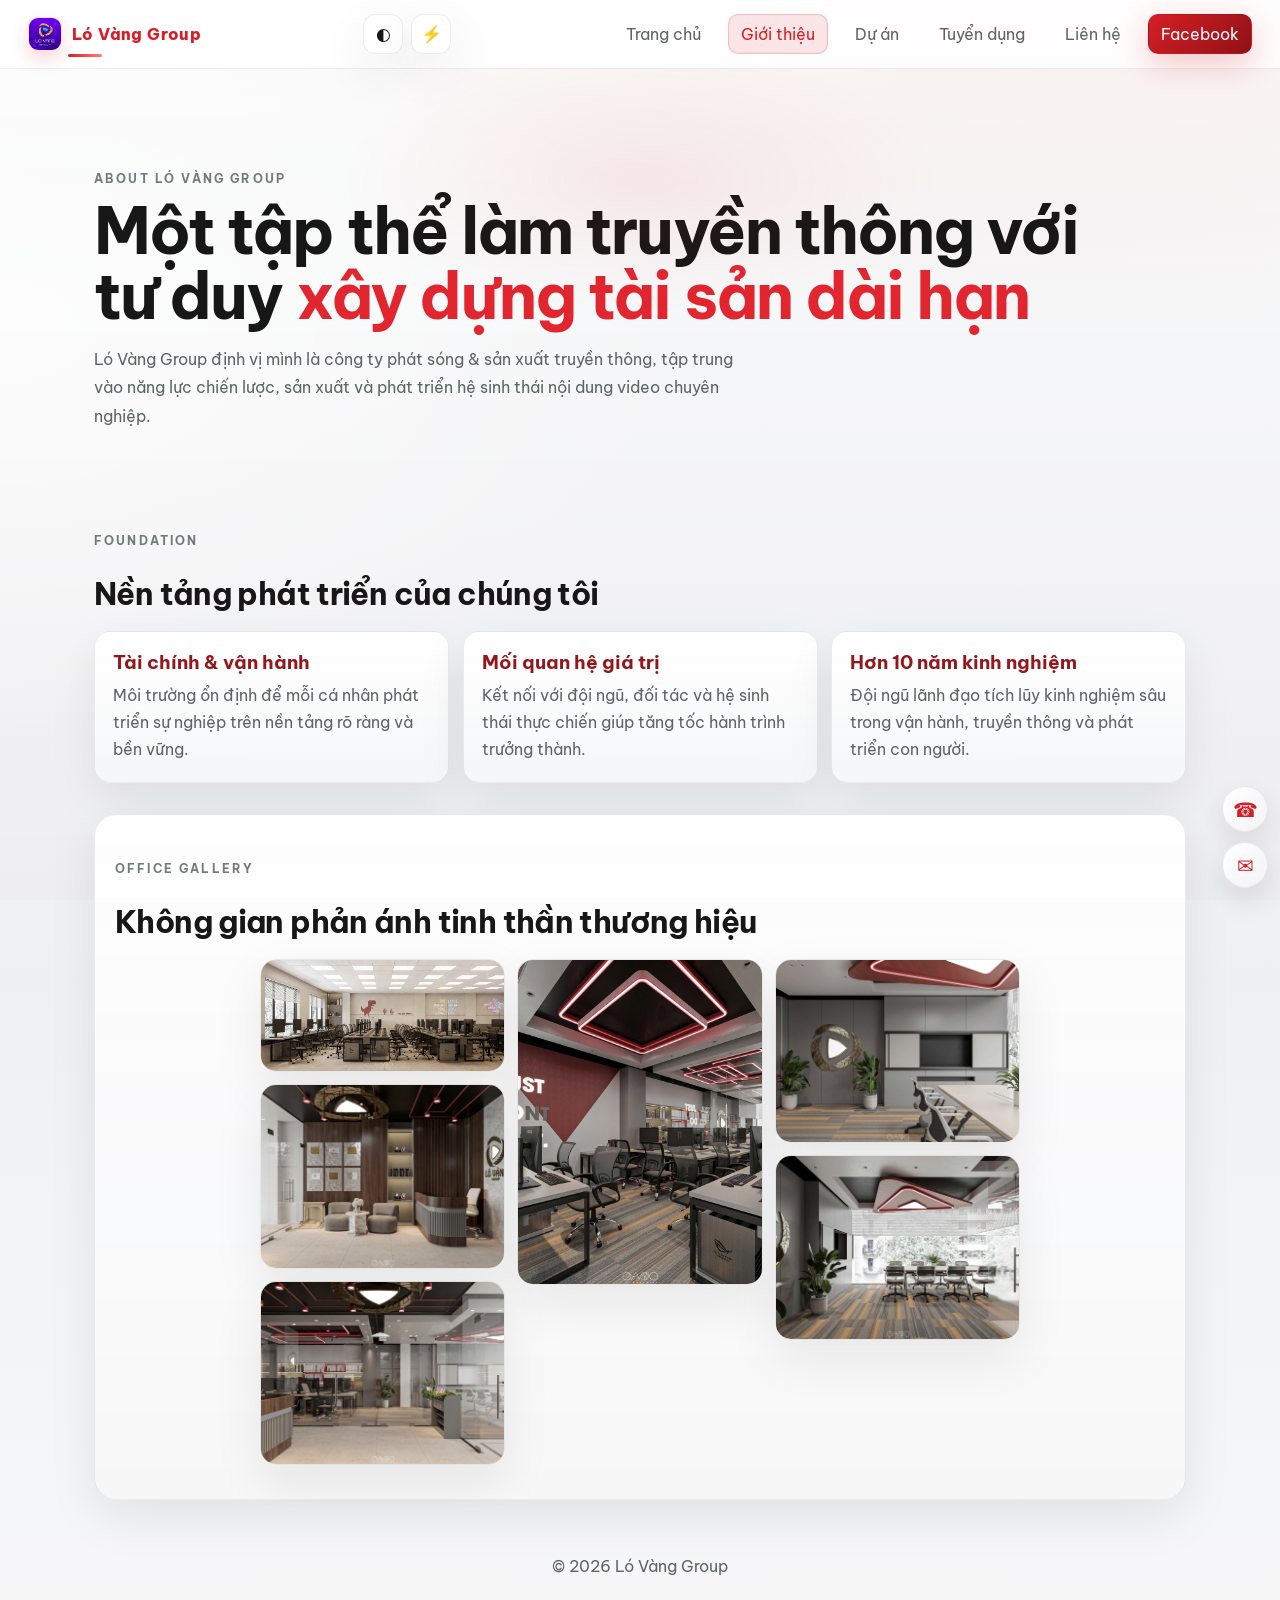
==== commit 7b2aa2e5: "Update site content and contact details" ====
--- a/about.html
+++ b/about.html
@@ -8,6 +8,8 @@
   <link rel="preconnect" href="https://fonts.googleapis.com">
   <link rel="preconnect" href="https://fonts.gstatic.com" crossorigin>
   <link href="https://fonts.googleapis.com/css2?family=Be+Vietnam+Pro:wght@400;500;600;700;800&display=swap" rel="stylesheet">
+  <link rel="icon" type="image/svg+xml" href="./image/favicon-rounded.svg" />
+  <link rel="shortcut icon" type="image/jpeg" href="./image/brand-logo.jpg" />
   <link rel="stylesheet" href="./styles.css" />
 </head>
 <body class="page-enter">
--- a/styles.css
+++ b/styles.css
@@ -175,6 +175,7 @@
   background: linear-gradient(135deg, var(--primary), var(--primary-2)); color: #fff;
   border: 1px solid rgba(255,255,255,.08); transition: transform .25s ease, box-shadow .25s ease, opacity .25s ease;
   box-shadow: 0 10px 30px rgba(214,31,38,.25);
+  cursor: pointer; font: inherit;
 }
 .btn:hover { transform: translateY(-2px); opacity: .98; box-shadow: 0 14px 34px rgba(214,31,38,.35); }
 .btn-ghost { background: rgba(255,255,255,.7); border-color: var(--border); color: var(--txt); box-shadow: none; }
@@ -335,6 +336,181 @@
 .achievement-grid { display: grid; grid-template-columns: repeat(3, minmax(0,1fr)); gap: 14px; }
 .achievement-card { min-height: 220px; }
 .stat { display: inline-block; margin-bottom: 14px; font-size: 28px; color: #b61e24; }
+.platform-section {
+  overflow: hidden;
+  padding: 36px 24px;
+}
+.platform-showcase {
+  display: grid;
+  grid-template-columns: .88fr 1.12fr;
+  gap: 18px;
+  align-items: stretch;
+}
+.platform-panel {
+  position: relative;
+  display: grid;
+  gap: 18px;
+  padding: 26px;
+  border-radius: 22px;
+  border: 1px solid rgba(214,31,38,.10);
+  background:
+    radial-gradient(circle at top left, rgba(214,31,38,.12), transparent 38%),
+    linear-gradient(160deg, rgba(255,255,255,.96), rgba(244,245,247,.92));
+  box-shadow: 0 22px 48px rgba(18,22,28,.06);
+  overflow: hidden;
+}
+.platform-panel::before {
+  content: "";
+  position: absolute;
+  inset: auto -60px -80px auto;
+  width: 220px;
+  height: 220px;
+  border-radius: 999px;
+  background: radial-gradient(circle, rgba(227,176,55,.22), transparent 66%);
+  pointer-events: none;
+}
+.platform-stats {
+  display: grid;
+  grid-template-columns: repeat(3, minmax(0,1fr));
+  gap: 12px;
+}
+.platform-stats div {
+  display: grid;
+  gap: 6px;
+  padding: 14px;
+  border-radius: 16px;
+  border: 1px solid rgba(17,17,17,.07);
+  background: rgba(255,255,255,.72);
+  box-shadow: inset 0 1px 0 rgba(255,255,255,.7);
+}
+.platform-stats strong {
+  font-size: 24px;
+  color: #a01c22;
+  letter-spacing: -.03em;
+}
+.platform-stats span {
+  color: var(--muted);
+  font-size: 13px;
+  line-height: 1.55;
+}
+.platform-grid {
+  display: grid;
+  grid-template-columns: repeat(3, minmax(0,1fr));
+  gap: 14px;
+}
+.platform-card {
+  position: relative;
+  min-height: 190px;
+  padding: 18px;
+  border-radius: 20px;
+  border: 1px solid rgba(17,17,17,.08);
+  background: linear-gradient(180deg, rgba(255,255,255,.97), rgba(244,245,247,.92));
+  box-shadow: 0 18px 38px rgba(20,25,31,.08);
+  overflow: hidden;
+  transition: transform .35s ease, box-shadow .35s ease, border-color .35s ease;
+}
+.platform-card::before {
+  content: "";
+  position: absolute;
+  inset: 0;
+  background: linear-gradient(145deg, rgba(255,255,255,.26), transparent 40%, rgba(255,255,255,.06));
+  opacity: .9;
+  pointer-events: none;
+}
+.platform-card:hover {
+  transform: translateY(-6px);
+  box-shadow: 0 24px 46px rgba(20,25,31,.12);
+}
+.platform-chip {
+  display: inline-flex;
+  align-items: center;
+  min-height: 28px;
+  padding: 0 10px;
+  border-radius: 999px;
+  background: rgba(17,17,17,.06);
+  color: #555c66;
+  font-size: 11px;
+  font-weight: 700;
+  letter-spacing: .12em;
+  text-transform: uppercase;
+}
+.platform-head {
+  display: flex;
+  align-items: center;
+  gap: 12px;
+  margin: 20px 0 14px;
+}
+.platform-mark {
+  width: 54px;
+  height: 54px;
+  border-radius: 16px;
+  display: grid;
+  place-items: center;
+  font-size: 28px;
+  font-weight: 800;
+  color: #fff;
+  box-shadow: 0 14px 28px rgba(0,0,0,.14);
+  flex: 0 0 auto;
+  overflow: hidden;
+}
+.platform-mark svg {
+  width: 68%;
+  height: 68%;
+  display: block;
+}
+.platform-mark .spotify-wave {
+  fill: none;
+  stroke: currentColor;
+  stroke-width: 1.9;
+  stroke-linecap: round;
+}
+.platform-name {
+  display: block;
+  font-size: 29px;
+  line-height: 1;
+  letter-spacing: -.04em;
+}
+.platform-card p {
+  margin: 0;
+  color: var(--muted);
+  line-height: 1.72;
+}
+.platform-card.youtube .platform-mark {
+  background: linear-gradient(135deg, #ff3329, #d70a16);
+}
+.platform-card.youtube .platform-name {
+  color: #17191d;
+}
+.platform-card.facebook .platform-mark {
+  background: linear-gradient(135deg, #3391ff, #0b62df);
+}
+.platform-card.facebook .platform-name {
+  color: #1877f2;
+}
+.platform-card.tiktok .platform-mark {
+  background: linear-gradient(135deg, #111111, #ff2d73 58%, #20dde0);
+}
+.platform-card.tiktok .platform-name {
+  color: #111111;
+}
+.platform-card.spotify .platform-mark {
+  background: linear-gradient(135deg, #30d862, #139a43);
+}
+.platform-card.spotify .platform-name {
+  color: #1db954;
+}
+.platform-card.apple-music .platform-mark {
+  background: linear-gradient(135deg, #ff5a7f, #a855f7 54%, #2cd4ff);
+}
+.platform-card.apple-music .platform-name {
+  color: #1d2430;
+}
+.platform-card.zing .platform-mark {
+  background: linear-gradient(135deg, #316bff, #8e3dff 45%, #ff8b21);
+}
+.platform-card.zing .platform-name {
+  color: #7a1fc2;
+}
 .media-slider {
   position: relative;
   margin-top: 24px;
@@ -400,10 +576,13 @@
 body[data-theme="dark"] .alt,
 body[data-theme="dark"] .card,
 body[data-theme="dark"] .job-card,
+body[data-theme="dark"] .platform-panel,
+body[data-theme="dark"] .platform-card,
 body[data-theme="dark"] .apply-card,
 body[data-theme="dark"] .case-card,
 body[data-theme="dark"] .contact-pill,
 body[data-theme="dark"] .contact-item,
+body[data-theme="dark"] .map-panel,
 body[data-theme="dark"] .hero-metrics div,
 body[data-theme="dark"] .quote,
 body[data-theme="dark"] .cta {
@@ -412,6 +591,23 @@
 }
 body[data-theme="dark"] .slider-btn {
   background: rgba(255,255,255,.1);
+}
+body[data-theme="dark"] .platform-stats div {
+  background-color: rgba(17,21,26,.88);
+  background-image: linear-gradient(180deg, rgba(255,255,255,.04), rgba(255,255,255,.02));
+  border-color: rgba(255,255,255,.08);
+}
+body[data-theme="dark"] .platform-chip {
+  background: rgba(255,255,255,.08);
+  color: #d4d7dd;
+}
+body[data-theme="dark"] .platform-card.youtube .platform-name,
+body[data-theme="dark"] .platform-card.tiktok .platform-name,
+body[data-theme="dark"] .platform-card.apple-music .platform-name {
+  color: #f3f5f7;
+}
+body[data-theme="dark"] .platform-stats strong {
+  color: #ff6a72;
 }
 body[data-theme="dark"] .contact-pill strong,
 body[data-theme="dark"] .card h3,
@@ -464,6 +660,23 @@
 }
 .contact-pill strong { color: #94171c; }
 .contact-pill span, .contact-pill a { color: var(--muted); word-break: break-word; }
+.map-section {
+  padding-top: 10px;
+}
+.map-panel {
+  overflow: hidden;
+  min-height: 420px;
+  border-radius: 18px;
+  border: 1px solid var(--border);
+  background: rgba(255,255,255,.92);
+  box-shadow: var(--shadow);
+}
+.map-panel iframe {
+  display: block;
+  width: 100%;
+  min-height: 420px;
+  border: 0;
+}
 footer {
   text-align: center;
   color: var(--muted);
@@ -578,6 +791,7 @@
 }
 .job-card h3 { margin: 0 0 8px; }
 .job-card .muted { color: var(--muted); }
+.job-detail-link { margin-top: 14px; }
 .muted {
   overflow-wrap: anywhere;
   word-break: break-word;
@@ -600,7 +814,19 @@
 .form-stack { display: grid; gap: 12px; }
 .form-stack input, .form-stack select, .form-stack textarea {
   width: 100%; padding: 13px 14px; border-radius: 12px; border: 1px solid rgba(23,23,23,.08);
-  background: #fff; color: var(--txt); outline: none; transition: border-color .25s ease, box-shadow .25s ease;
+  background: #fff; color: #17191d; outline: none; transition: border-color .25s ease, box-shadow .25s ease;
+}
+.form-stack input::placeholder, .form-stack textarea::placeholder {
+  color: #666d78;
+  opacity: 1;
+}
+.form-stack select option {
+  background: #fff;
+  color: #17191d;
+}
+.form-stack select option[value=""] {
+  color: #555c66;
+  font-weight: 600;
 }
 .form-stack input:focus, .form-stack select:focus, .form-stack textarea:focus {
   border-color: rgba(214,31,38,.6); box-shadow: 0 0 0 4px rgba(214,31,38,.12);
@@ -626,7 +852,8 @@
   .topbar-tools { align-self: flex-end; }
   .hero { grid-template-columns: 1fr; gap: 24px; }
   .hero-grid { order: -1; }
-  .cards-3, .cards-4, .jobs-grid, .culture-wrap, .office-grid, .apply-grid, .achievement-grid, .hero-metrics, .case-grid, .case-meta, .contact-strip, .project-showcase { grid-template-columns: 1fr; }
+  .cards-3, .cards-4, .jobs-grid, .culture-wrap, .office-grid, .apply-grid, .achievement-grid, .hero-metrics, .case-grid, .case-meta, .contact-strip, .project-showcase, .platform-showcase { grid-template-columns: 1fr; }
+  .platform-grid { grid-template-columns: repeat(2, minmax(0,1fr)); }
   .menu { width: 100%; }
   .floating-contact {
     position: fixed !important;
@@ -743,7 +970,34 @@
   .project-showcase,
   .apply-grid,
   .office-grid,
+  .platform-showcase,
+  .platform-grid,
+  .platform-stats,
   .culture-wrap { grid-template-columns: 1fr; }
+  .platform-section {
+    padding: 24px 16px;
+  }
+  .map-panel,
+  .map-panel iframe {
+    min-height: 320px;
+  }
+  .platform-panel,
+  .platform-card {
+    padding: 16px;
+    border-radius: 18px;
+  }
+  .platform-head {
+    margin: 16px 0 12px;
+  }
+  .platform-name {
+    font-size: 25px;
+  }
+  .platform-mark {
+    width: 48px;
+    height: 48px;
+    border-radius: 14px;
+    font-size: 24px;
+  }
   .hero-grid {
     display: grid;
     grid-auto-flow: column;
@@ -869,6 +1123,12 @@
   .quote p { font-size: 16px; }
   .hero-grid { grid-auto-columns: 76vw; gap: 8px; }
   .slider-track { grid-auto-columns: minmax(76vw, 1fr); }
+  .platform-name {
+    font-size: 22px;
+  }
+  .platform-card {
+    min-height: auto;
+  }
   .masonry-grid {
     columns: 1;
     max-width: 320px;
